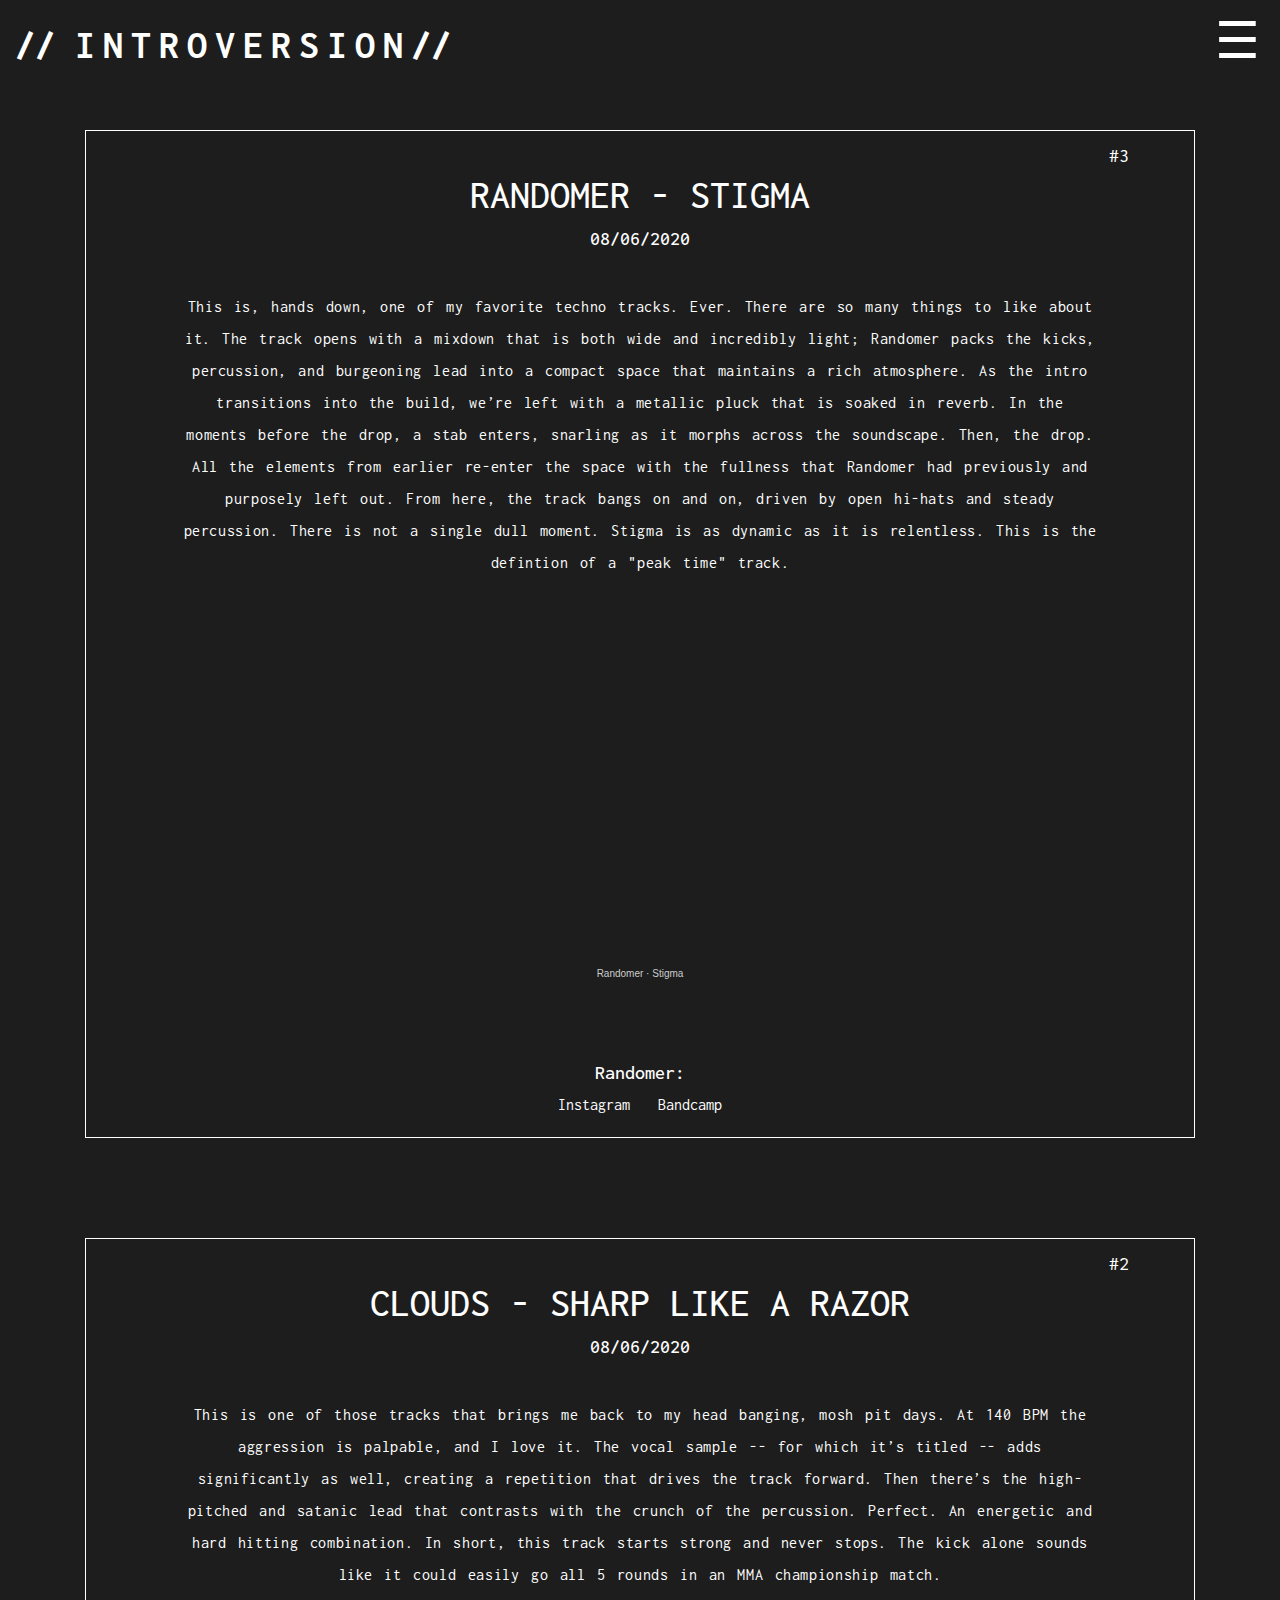
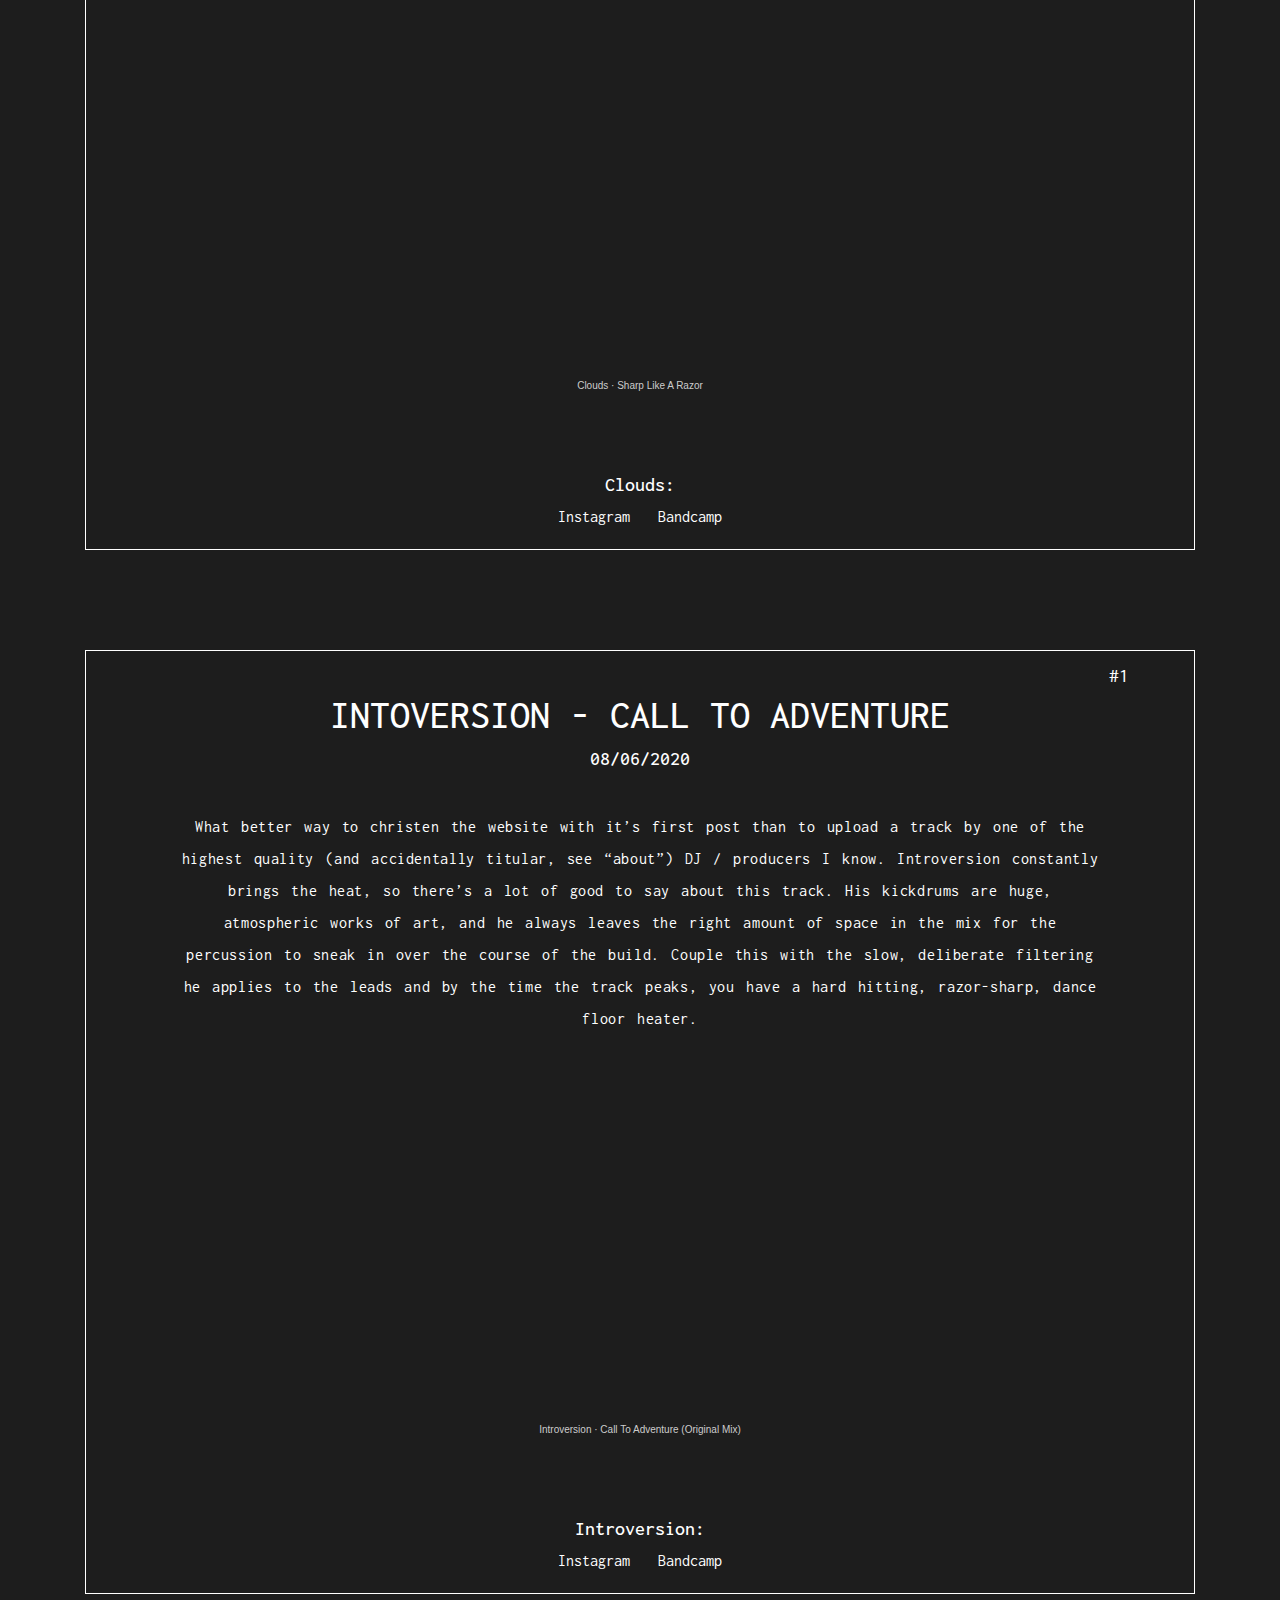
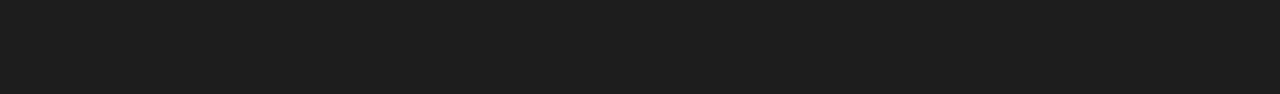
==== index.html @ edc628d0 "3rd commit" ====
<!DOCTYPE html>
<html lang="en">
<head>
    <meta charset="UTF-8">
    <meta name="viewport" content="width=device-width, initial-scale=1.0">
    <meta http-equiv="X-UA-Compatible" content="ie=edge">
    <link rel="stylesheet" href="https://maxcdn.bootstrapcdn.com/bootstrap/4.0.0/css/bootstrap.min.css" integrity="sha384-Gn5384xqQ1aoWXA+058RXPxPg6fy4IWvTNh0E263XmFcJlSAwiGgFAW/dAiS6JXm" crossorigin="anonymous">
    <link rel="stylesheet" href="stylesheet.css" type="text/css">
    <title>Proper Techno</title>
</head>
<body class="fade-in">
    <div class="header container-fluid justify-content-center align-self-center">
        <div class="title-container">
            <div id="title-area">
                <span id="para-title"> // </span>
                    
                    <span class="title" id="t1">I</span>
                    <span class="title" id="t2">N</span>
                    <span class="title" id="t3">T</span>
                    <span class="title" id="t4">R</span>
                    <span class="title" id="t5">O</span>
                    <span class="title" id="t6">V</span>
                    <span class="title" id="t7">E</span>
                    <span class="title" id="t8">R</span>
                    <span class="title" id="t9">S</span>
                    <span class="title" id="t10">I</span>
                    <span class="title" id="t11">O</span>
                    <span class="title" id="t12">N</span>

                <span id="para-title"> // </span>
            </div>
     </div>
        <span class="burger" onclick="openNav()">&#9776;</span> 
        <div id="mySidenav" class="sidenav">
                <a href="javascript:void(0)" class="closebtn" onclick="closeNav()">&times;</a>
                <a href="#">Main</a>
                <a href="about.html">About</a>
                <a href="archive.html">Archive</a>
        </div>

    </div>

<div class="hidden-header container-fluid"></div>

    <!-- post body, to be modified per each post. iframe width to be set to 80%  -->


<div class="container-fluid all-posts"> 
    
    <div class="main-container container"> 
            <div class="post-container">
                <div class="post-id-number"> #3 </div>
                <div class="post-title"> 
                    <h1> RANDOMER - STIGMA </h1>
                    <h6>08/06/2020</h6>
                </div>
                
                <div class="post-body-text">
                    <p> 
                        This is, hands down, one of my favorite techno tracks. Ever. There are so many things 
                        to like about it. The track opens with a mixdown that is both wide and incredibly light;
                        Randomer packs the kicks, percussion, and burgeoning lead into a compact space that 
                        maintains a rich atmosphere. As the intro transitions into the build, we’re left with a 
                        metallic pluck that is soaked in reverb. In the moments before the drop, a stab enters, snarling 
                        as it morphs across the soundscape. Then, the drop. All the elements from earlier re-enter 
                        the space with the fullness that Randomer had previously and purposely left out. 
                        From here, the track bangs on and on, driven by open hi-hats and steady percussion. 
                        There is not a single dull moment. Stigma is as dynamic 
                        as it is relentless. This is the defintion of a "peak time" track. 
                    </p>
                </div>

                <div class="iframe-container container">
                    <iframe width="80%" height="300" scrolling="no" frameborder="no" allow="autoplay" src="https://w.soundcloud.com/player/?url=https%3A//api.soundcloud.com/tracks/539302134&color=%23ff5500&auto_play=false&hide_related=false&show_comments=true&show_user=true&show_reposts=false&show_teaser=true&visual=true"></iframe><div style="font-size: 10px; color: #cccccc;line-break: anywhere;word-break: normal;overflow: hidden;white-space: nowrap;text-overflow: ellipsis; font-family: Interstate,Lucida Grande,Lucida Sans Unicode,Lucida Sans,Garuda,Verdana,Tahoma,sans-serif;font-weight: 100;"><a href="https://soundcloud.com/randomer" title="Randomer" target="_blank" style="color: #cccccc; text-decoration: none;">Randomer</a> · <a href="https://soundcloud.com/randomer/stigma" title="Stigma" target="_blank" style="color: #cccccc; text-decoration: none;">Stigma</a></div>
            </div>

            <div class="artist-links"> 
                <h5>Randomer:</h5>
                <a href="https://www.instagram.com/rohanrandomer/" target="_blank">Instagram</a>
                <a href="https://randomerdekmantel.bandcamp.com/" target="_blank">Bandcamp</a>  
            </div>

        </div>  
    </div>

    <div class="main-container container"> 
            <div class="post-container">
            <div class="post-id-number"> #2 </div>
                <div class="post-title"> 
                    <h1> CLOUDS - SHARP LIKE A RAZOR</h1>
                    <h6>08/06/2020</h6>
                </div>
                
                <div class="post-body-text">
                    <p> 
                        This is one of those tracks that brings me back to my head banging, mosh pit days. At 140 BPM 
                        the aggression is palpable, and I love it. The vocal sample -- for which it’s titled -- adds 
                        significantly as well, creating a repetition that drives the track forward. Then there’s the 
                        high-pitched and satanic lead that contrasts with the crunch of the percussion. Perfect. An energetic 
                        and hard hitting combination. In short, this track starts strong and never stops. The kick alone 
                        sounds like it could easily go all 5 rounds in an MMA championship match. 
                    </p>
                </div>

                <div class="iframe-container container">
                    <iframe width="80%" height="300" scrolling="no" frameborder="no" allow="autoplay" src="https://w.soundcloud.com/player/?url=https%3A//api.soundcloud.com/tracks/570051984&color=%23ff5500&auto_play=false&hide_related=false&show_comments=true&show_user=true&show_reposts=false&show_teaser=true&visual=true"></iframe><div style="font-size: 10px; color: #cccccc;line-break: anywhere;word-break: normal;overflow: hidden;white-space: nowrap;text-overflow: ellipsis; font-family: Interstate,Lucida Grande,Lucida Sans Unicode,Lucida Sans,Garuda,Verdana,Tahoma,sans-serif;font-weight: 100;"><a href="https://soundcloud.com/thisisclouds" title="Clouds" target="_blank" style="color: #cccccc; text-decoration: none;">Clouds</a> · <a href="https://soundcloud.com/thisisclouds/sharp-like-a-razor" title="Sharp Like A Razor" target="_blank" style="color: #cccccc; text-decoration: none;">Sharp Like A Razor</a></div>
                </div>

                <div class="artist-links"> 
                    <h5>Clouds:</h5>
                    <a href="https://www.instagram.com/liamclouds/" target="_blank">Instagram</a>
                    <a href="https://thisisclouds.bandcamp.com/" target="_blank">Bandcamp</a>  
                </div>
            </div>
    </div>  


    <div class="main-container container"> 
            <div class="post-container">
                <div class="post-id-number"> #1 </div>
                <div class="post-title"> 
                    <h1> INTOVERSION - CALL TO ADVENTURE</h1>
                    <h6>08/06/2020</h6>
                </div>

                <div class="post-body-text">
                    <p> 
                        
                        What better way to christen the website with it’s first post than to upload a track by 
                        one of the highest quality (and accidentally titular, see “about”)  DJ / producers I know. 
                        Introversion constantly brings the heat, so there’s a lot of good to say about this track. 
                        His kickdrums are huge, atmospheric works of art, and he always leaves the right amount of 
                        space in the mix for the percussion to sneak in over the course of the build. Couple this 
                        with the slow, deliberate filtering he applies to the leads and by the time the track peaks, 
                        you have a hard hitting, razor-sharp, dance floor heater. 

                    </p>
                </div>

                <div class="iframe-container container">
                    <iframe width="80%" height="300" scrolling="no" frameborder="no" allow="autoplay" src="https://w.soundcloud.com/player/?url=https%3A//api.soundcloud.com/tracks/524858376&color=%23ff5500&auto_play=false&hide_related=false&show_comments=true&show_user=true&show_reposts=false&show_teaser=true&visual=true"></iframe><div style="font-size: 10px; color: #cccccc;line-break: anywhere;word-break: normal;overflow: hidden;white-space: nowrap;text-overflow: ellipsis; font-family: Interstate,Lucida Grande,Lucida Sans Unicode,Lucida Sans,Garuda,Verdana,Tahoma,sans-serif;font-weight: 100;"><a href="https://soundcloud.com/introversion_berlin" title="Introversion" target="_blank" style="color: #cccccc; text-decoration: none;">Introversion</a> · <a href="https://soundcloud.com/introversion_berlin/call-to-adventure-original-mix" title="Call To Adventure (Original Mix)" target="_blank" style="color: #cccccc; text-decoration: none;">Call To Adventure (Original Mix)</a></div>
            </div>

            <div class="artist-links"> 
                    <h5>Introversion:</h5>
                    <a href="https://www.instagram.com/introversion_berlin/" target="_blank">Instagram</a>
                    <a href="https://artsrecordings.bandcamp.com/album/onryo-artscore007" target="_blank">Bandcamp</a>  
            </div>
    </div>  
</div>

        <!-- TEMPLATE     -->

    <!-- <div class="main-container container"> 
            <div class="post-container">
                <div class="post-id-number"> #3 </div>
                <div class="post-title"> 
                    <h1> RANDOMER - STIGMA </h1>
                    <h6>08/06/2020</h6>
                </div>
                
                <div class="post-body-text">
                    <p> 
                        Lorem ipsum dolor sit amet, consectetur adipiscing elit, sed do eiusmod tempor incididunt ut 
                        labore et dolore magna aliqua. Ut enim ad minim veniam, quis nostrud exercitation ullamco laboris
                        nisi ut aliquip ex ea commodo consequat. Duis aute irure dolor in reprehenderit in voluptate 
                        velit esse cillum dolore eu fugiat nulla pariatur. Excepteur sint occaecat cupidatat non proident,
                        unt in culpa qui officia deserunt mollit anim id est laborum.
                    </p>
                </div>

                <div class="iframe-container container">
                    <iframe width="80%" height="300" scrolling="no" frameborder="no" allow="autoplay" src="https://w.soundcloud.com/player/?url=https%3A//api.soundcloud.com/tracks/539302134&color=%23ff5500&auto_play=false&hide_related=false&show_comments=true&show_user=true&show_reposts=false&show_teaser=true&visual=true"></iframe><div style="font-size: 10px; color: #cccccc;line-break: anywhere;word-break: normal;overflow: hidden;white-space: nowrap;text-overflow: ellipsis; font-family: Interstate,Lucida Grande,Lucida Sans Unicode,Lucida Sans,Garuda,Verdana,Tahoma,sans-serif;font-weight: 100;"><a href="https://soundcloud.com/randomer" title="Randomer" target="_blank" style="color: #cccccc; text-decoration: none;">Randomer</a> · <a href="https://soundcloud.com/randomer/stigma" title="Stigma" target="_blank" style="color: #cccccc; text-decoration: none;">Stigma</a></div>
            </div>

            <div class="artist-links"> 
                <h5>Clouds:</h5>
                <a href="" target="_blank"> Instagram</a>
                <a href="" target="_blank"> Bandcamp</a>  
            </div>

        </div>  
    </div> -->

<script src="main.js"></script>
<script> 
    // This onload randomizer is only for the main page and archive. Kind of redundant if used on all pages. 
    window.addEventListener("load", pageLoadRandomize)
</script>
<script src="https://code.jquery.com/jquery-3.3.1.slim.min.js" integrity="sha384-q8i/X+965DzO0rT7abK41JStQIAqVgRVzpbzo5smXKp4YfRvH+8abtTE1Pi6jizo" crossorigin="anonymous"></script>
<script src="https://cdnjs.cloudflare.com/ajax/libs/popper.js/1.14.7/umd/popper.min.js" integrity="sha384-UO2eT0CpHqdSJQ6hJty5KVphtPhzWj9WO1clHTMGa3JDZwrnQq4sF86dIHNDz0W1" crossorigin="anonymous"></script>
<script src="https://stackpath.bootstrapcdn.com/bootstrap/4.3.1/js/bootstrap.min.js" integrity="sha384-JjSmVgyd0p3pXB1rRibZUAYoIIy6OrQ6VrjIEaFf/nJGzIxFDsf4x0xIM+B07jRM" crossorigin="anonymous"></script>
  
</body>
</html>
---- stylesheet.css ----
* {
  padding: 0;
  margin: 0;
}

@font-face {
  src: url(Inconsolata/Inconsolata-VariableFont_wdth,wght.ttf);
  font-family: Inc;
}

body {
  background-color: #1d1d1d;
  font-family: Inc;
}

/* header stuff */

.header {
  top: 0;
  position: fixed;
  padding: 15px;
  height: 80px;
  background-color:#1d1d1d;
 
}

.hidden-header {
  top: 0;
  position: relative
  padding: 15px;
  height: 80px;
}

.title {
  margin: 0px;
  color: white;
  top: 0px;
  left: 0px;
  font-size: 40px;
  font-weight: bold;
}  

#para-title {
  color: white;
  top: 0px;
  left: 0px;
  font-size: 40px;
  font-weight: bold;
}

/* post body stuff */

.main-container {
  margin-top: 50px;
  margin-bottom: 100px;
}

.main-container-about {
  margin-top: 5%;
  margin-bottom: 5%;
}

.post-container {
  padding-left: 5%;
  padding-right: 5%;
  color:white;
  text-align: center;
  border: 1px solid white;
}

.post-id-number {
  position: relative;
  margin-right: 10px;
  margin-top: 10px;
  float: right;
  font-size: 20px;
  z-index: -1;
}

.post-title {
  margin: 40px;
}

.post-title h1 {
  font-size: 40px;
}

.post-title h6 {
  font-size: 20px;
}

.post-body-text {
  margin: 40px;
  line-height: 200%;
  font-size: 16px;
  font-family: Inc;
  letter-spacing: 0.04em;
  word-spacing: 0.17em;
  text-align: center;
  font-weight: 400;
}

.iframe-container {
  margin-top: 80px;
  margin-bottom: 80px;
}

.artist-links {
  margin: 20px;
}

.artist-links a{
  color: inherit;
  margin-left: 10px;
  margin-right: 10px;
}

.footer {
  height: 50px;
  background-color: white;
}

.footer-small-pages{
  height: 50px;
  background-color: white;
  position: fixed;
  left: 0;
  bottom: 0;
}


/* sidenav stuff */

.sidenav {
  height: 100vh;
  width: 0;
  position: fixed;
  z-index: 1;
  top: 0;
  right: 0;
  background-color: #111;
  overflow-x: hidden;
  transition: 0.5s;
  padding-top: 60px;
}
  
  .sidenav a {
  padding: 8px 8px 8px 32px;
  text-decoration: none;
  font-size: 25px;
  color: #818181;
  display: block;
  transition: 0.3s;
}
  
  .sidenav a:hover {
  color: #f1f1f1;
}
  
.sidenav .closebtn {
  position: absolute;
  top: 0;
  right: 25px;
  font-size: 36px;
  margin-left: 50px;
}
  
@media screen and (max-height: 450px) {
  .sidenav {padding-top: 15px;}
  .sidenav a {font-size: 18px;}
}


.burger {
  margin-top: 4px;
  margin-bottom: 12px;
  margin-right: 20px;
  top: 0;
  right: 0;
  font-size:50px;
  cursor: pointer;
  color:white;
  position: absolute;
  cursor: pointer;
}


/* fade in stuff */

.fade-in {
  animation: fadeIn ease 5s;
  -webkit-animation: fadeIn ease 5s;
  -moz-animation: fadeIn ease 5s;
  -o-animation: fadeIn ease 5s;
  -ms-animation: fadeIn ease 5s;
}
@keyframes fadeIn {
  0% {
    opacity:0;
  }
  100% {
    opacity:1;
  }
}

@-moz-keyframes fadeIn {
  0% {
    opacity:0;
  }
  100% {
    opacity:1;
  }
}

@-webkit-keyframes fadeIn {
  0% {
    opacity:0;
  }
  100% {
    opacity:1;
  }
}

@-o-keyframes fadeIn {
  0% {
    opacity:0;
  }
  100% {
    opacity:1;
  }
}

@-ms-keyframes fadeIn {
  0% {
    opacity:0;
  }
  100% {
    opacity:1;
}
}
  /* about page stuff */

.socials {
    margin: 30px
}

.socials a { 
  color: inherit; 
} 
 

.socials ul{
  list-style: none;
  margin: 0;
}

.socials ul li {
  color: #1d1d1d;
  margin-left: 20px;
  margin-right: 20px;
  padding: 0;
}

/* INVERTED ARCHIVE CSS  */

.header-invert {
  top: 0;
  position: fixed;
  padding: 15px;
  height: 80px;
  background-color: white;
}

.title-invert {
  margin: 0px;
  color: #1d1d1d;
  top: 0px;
  left: 0px;
  font-size: 40px;
  font-weight: bold;
} 

#para-title-invert {
  color: #1d1d1d;
  top: 0px;
  left: 0px;
  font-size: 40px;
  font-weight: bold;
}

.burger-invert {
  margin-top: 4px;
  margin-bottom: 12px;
  margin-right: 20px;
  top: 0;
  right: 0;
  font-size:50px;
  cursor: pointer;
  color:#1d1d1d;
  position: absolute;
  cursor: pointer;
}

.archive-container {
  height: 740px;
 }


.archive-container ul {
  font-size: 18px;
  margin: 0; 
  list-style-type: none;
}

.archive-container ul li{
  margin: 5px;
  color: #1d1d1d;
  text-decoration: underline;
}

.list-wrapper {
  
}

.archive-container ul :hover {
  margin: 5px;
  color: gray;
  text-decoration: underline;
}

#invert-body {
  background-color: white;
}

/* 
.footer-small-pages-invert { 
  height: 100px;
  background-color: white;
  position: fixed;
  left: 0;
  bottom: 0;
} */

.post-title-invert {
  color:  #1d1d1d;
  margin: 40px;
}

.post-body-text-invert {
  color:  #1d1d1d;
  line-height: 200%;
  margin: 40px;
  font-size: 15px;
  text-align:justify;
  letter-spacing: 0.03em;
  word-spacing: 0.2em;
  font-weight: bold;
}

.post-body-text-invert a {
  color: inherit;
}


/* MEDIA QUERIES FOR IHPONE  */

@media screen and (max-width: 550px) {
  .title {
    font-size: 34px;
  }
  #para-title {
    font-size: 34px;
  }
}

@media screen and (max-width: 520px) {
  .title {
    font-size: 30px;
  }
  #para-title {
    font-size: 30px;
  }
  .title-invert {
    font-size: 30px;
  }
  #para-title-invert {
    font-size: 30px;
  }
}

@media screen and (max-width: 450px) {
  .title {
    font-size: 25px;
  }
  #para-title {
    font-size: 25px;
  }
  .title-invert {
    font-size: 25px;
  }
  #para-title-invert {
    font-size: 25px;
  }
  .header {
    height: 60px;
  }
  .hidden-header{
    height: 60px;
  }
  .header-invert {
    height: 60px;
  }
}

@media screen and (max-width: 400px) {
  .burger {
    font-size: 40px;
  }
  .burger-invert {
    font-size: 40px;
  }
}

@media screen and (max-width: 385px) {
  .title {
    font-size: 22px;
  }
  #para-title {
    font-size: 22px;
  }
  .title-invert {
    font-size: 22px;
  }
  #para-title-invert {
    font-size: 22px;
  }
}


@media screen and (max-width: 430px) {
  .main-container {
    margin-top: 10px;
  }
  .post-title h1 {
    font-size: 30px;
  }
  .post-title h6 {
    font-size: 15px;
  }
  .post-body-text {
    font-size: 14px;
    margin: 20px;
  }
  .main-container {
    margin-top: 10px;
  }
  .post-container {
    padding-left: 2%;
    padding-right: 2%;
  }
  .iframe-container {
    margin-top: 40px;
    margin-bottom: 40px;
  }
  .main-container {
    padding-left: 0px;
    padding-right: 0px;
  }
  .post-title-invert h1 {
    font-size: 30px;
  }
  .post-title-invert h6 {
    font-size: 15px;
  }
  .post-body-text-invert {
    font-size: 14px;
    margin: 10px;
  }
  .main-container-about {
    margin-top: 0;
    margin-bottom: 0;
  }
  .post-id-number {
    font-size: 18px;
  }
}
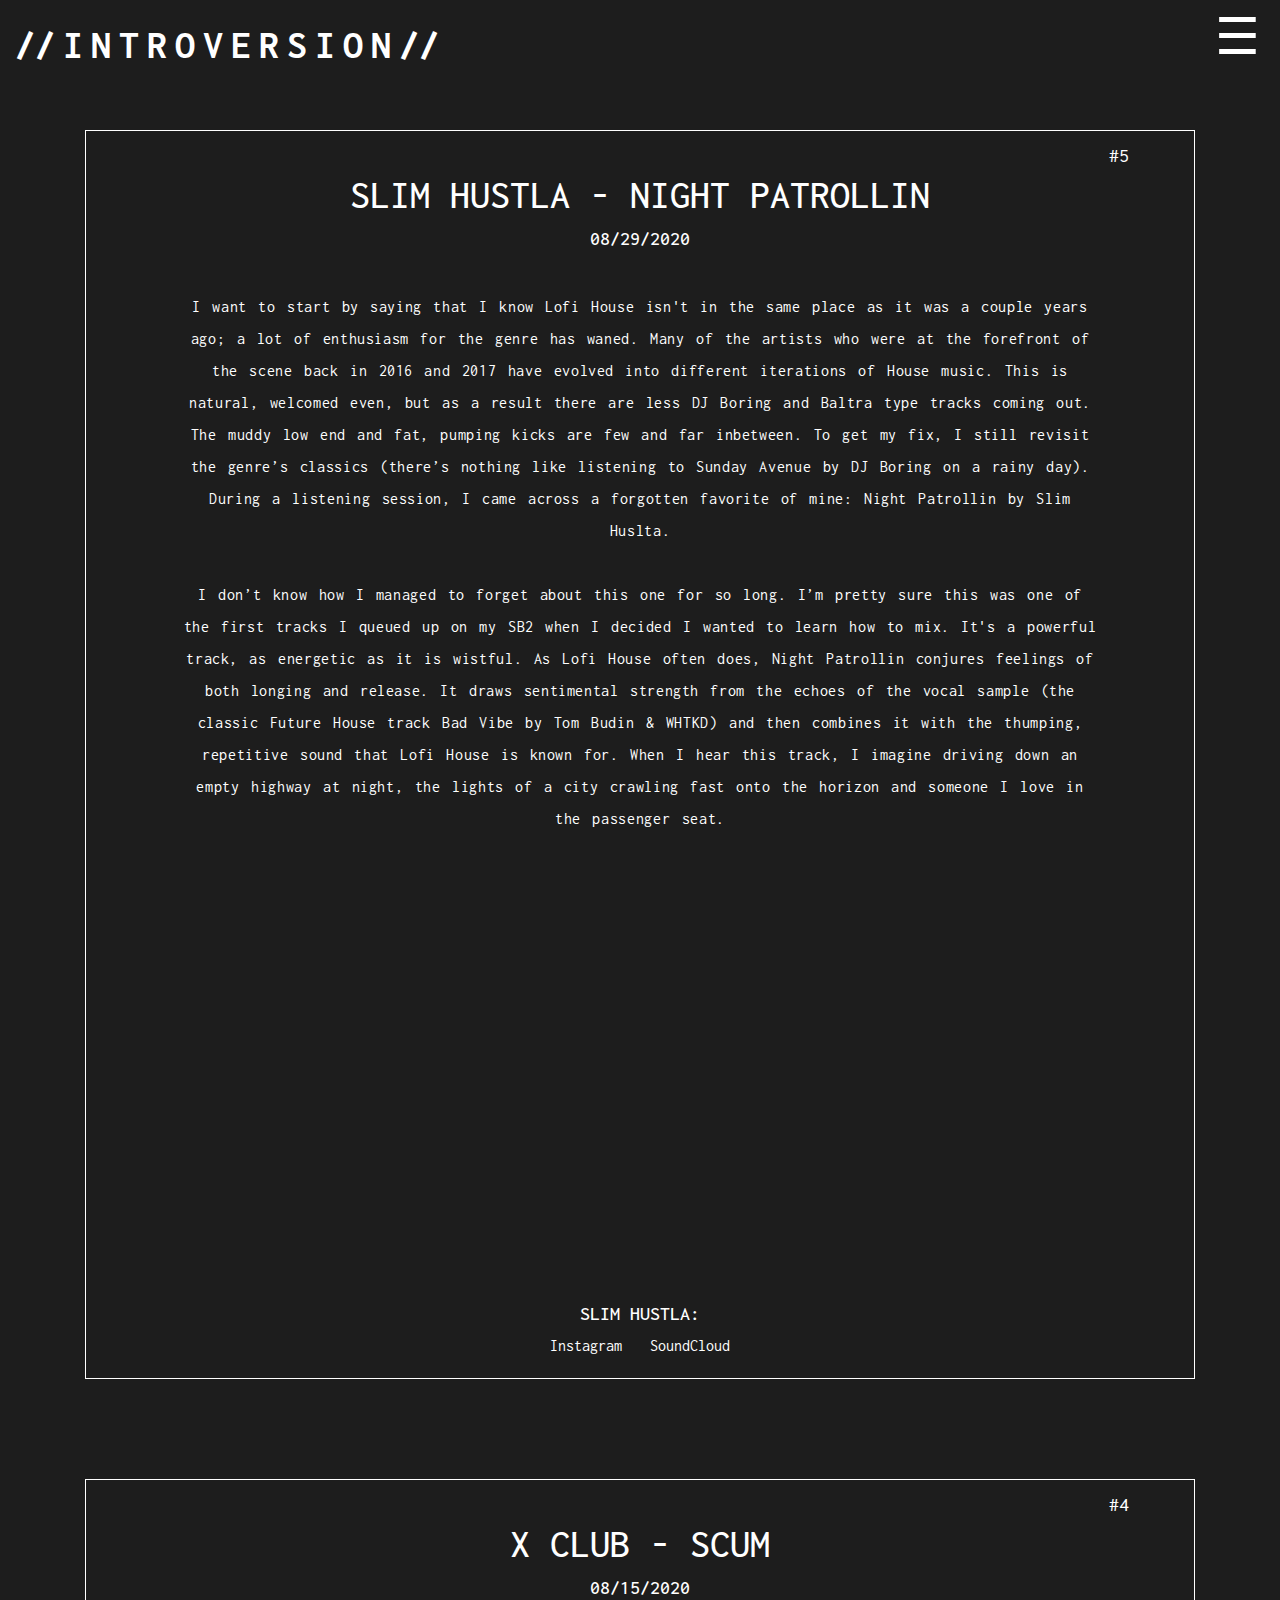
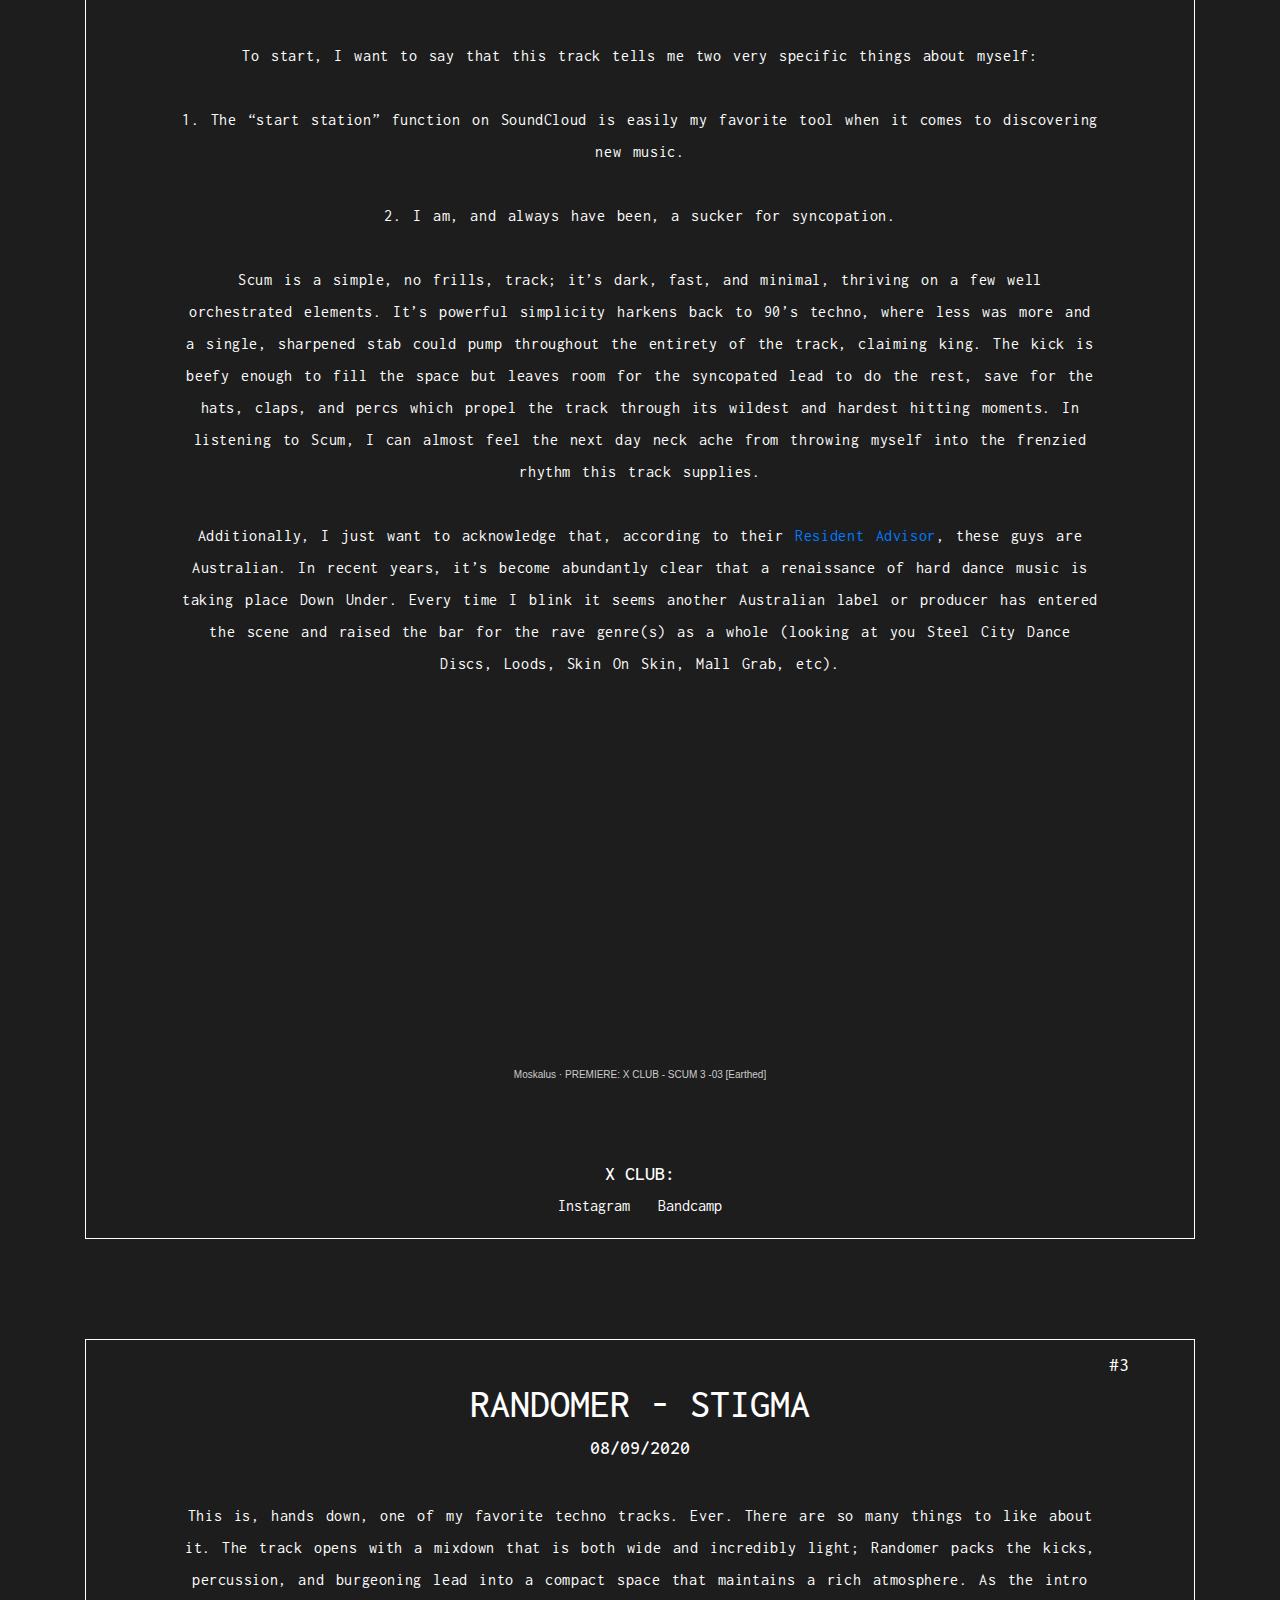
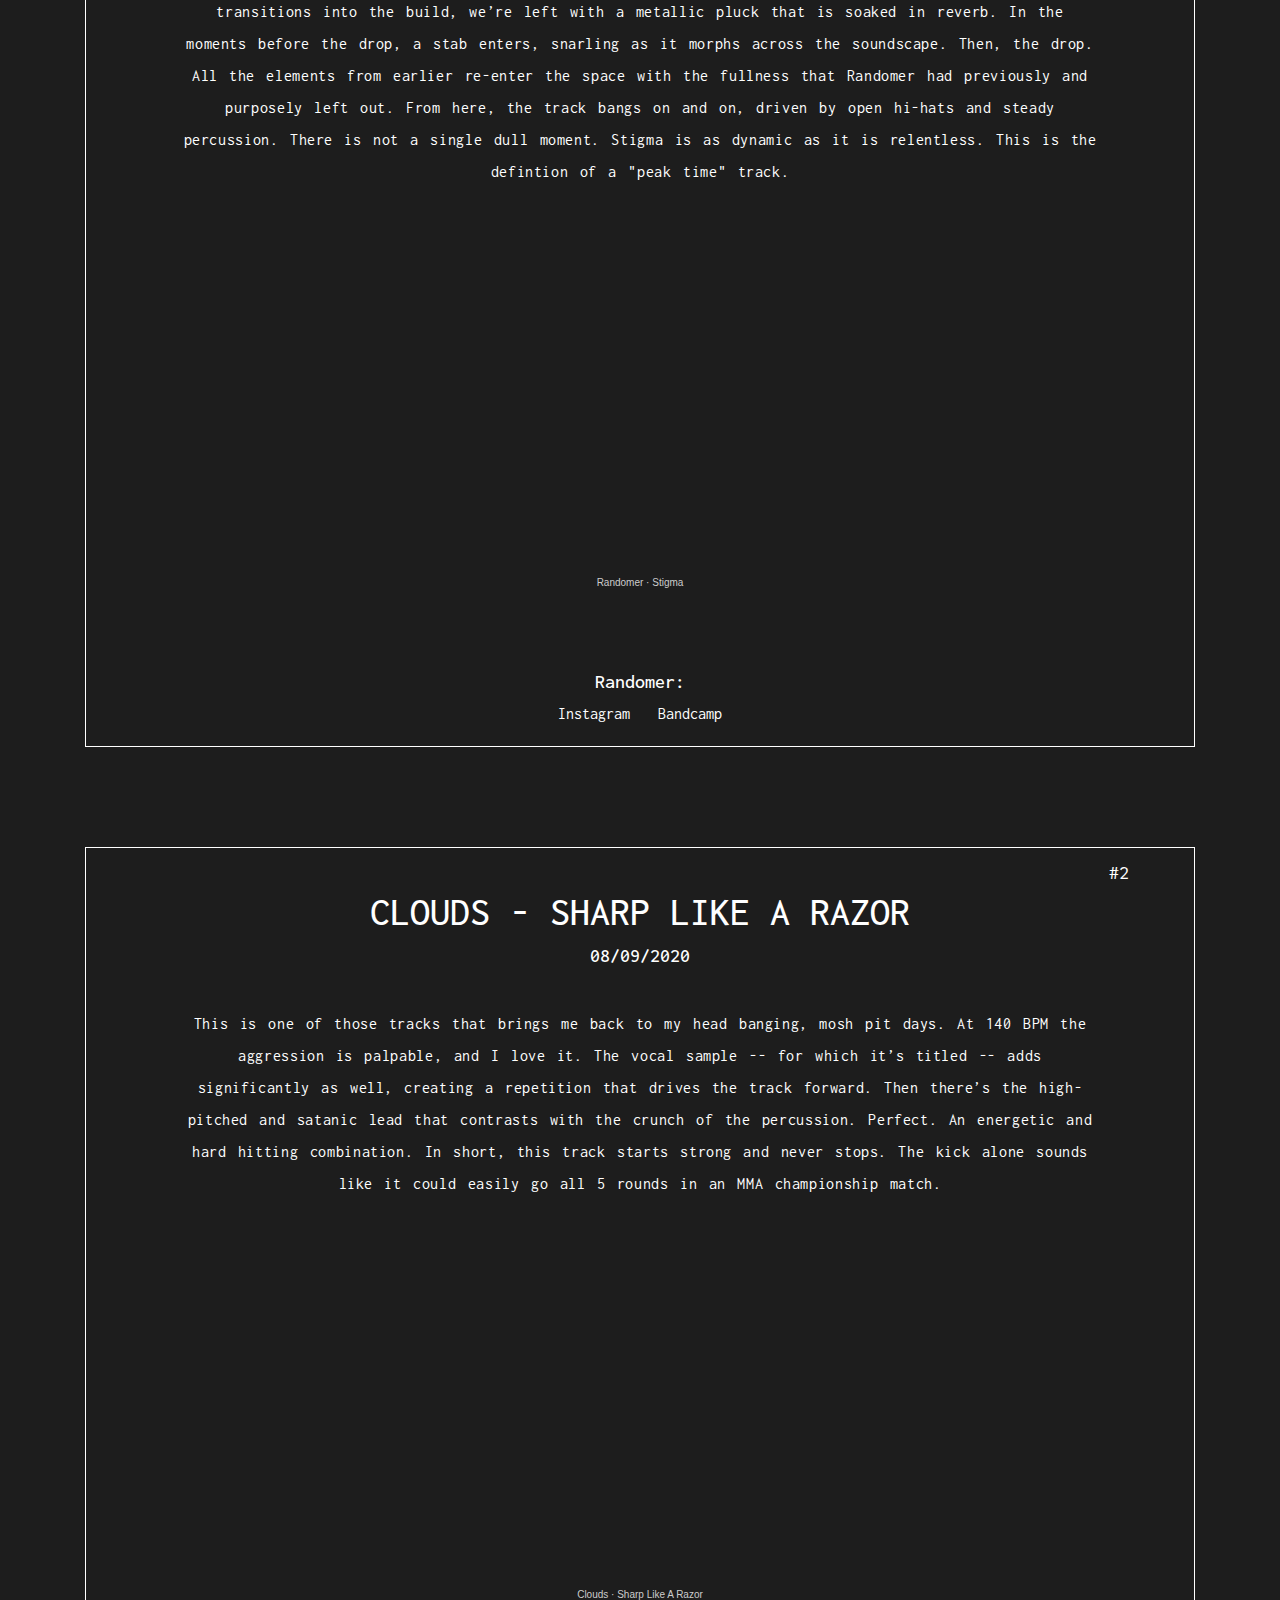
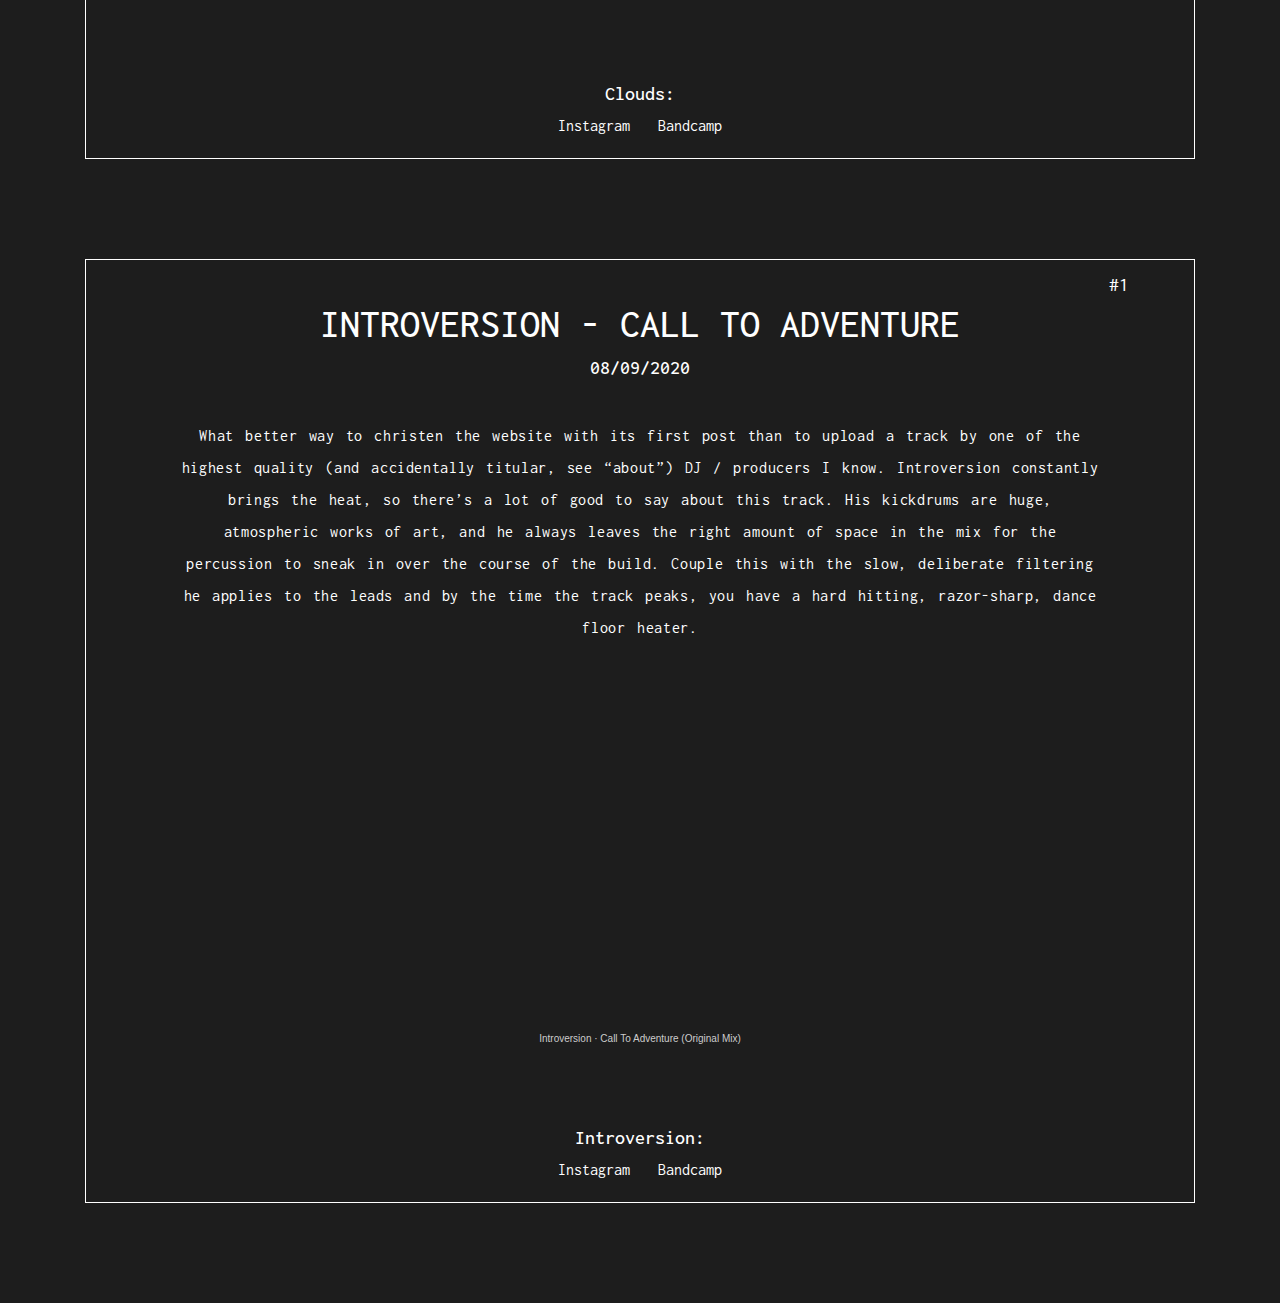
==== commit 9ab8be86: "Update index.html" ====
--- a/index.html
+++ b/index.html
@@ -12,7 +12,7 @@
     <div class="header container-fluid justify-content-center align-self-center">
         <div class="title-container">
             <div id="title-area">
-                <span id="para-title"> // </span>
+                <span id="para-title"> //</span>
                     
                     <span class="title" id="t1">I</span>
                     <span class="title" id="t2">N</span>
@@ -42,17 +42,117 @@
 
 <div class="hidden-header container-fluid"></div>
 
+                <div class="container-fluid all-posts">     
+
     <!-- post body, to be modified per each post. iframe width to be set to 80%  -->
 
 
-<div class="container-fluid all-posts"> 
+        <div class="main-container container"> 
+                <div class="post-container">
+                    <div class="post-id-number"> #5 </div>
+                    <div class="post-title"> 
+                        <h1> SLIM HUSTLA - NIGHT PATROLLIN </h1>
+                        <h6>08/29/2020</h6>
+                    </div>
+                    
+                    <div class="post-body-text">
+                        <p> 
+                            I want to start by saying that I know Lofi House isn't in the same place as it was a couple years ago; 
+                            a lot of enthusiasm for the genre has waned. Many of the artists who were at the forefront of the scene 
+                            back in 2016 and 2017 have evolved into different iterations of House music. This is natural, welcomed even, 
+                            but as a result there are less DJ Boring and Baltra type tracks coming out. The muddy low end and fat, 
+                            pumping kicks are few and far inbetween. To get my fix, I still revisit the genre’s classics (there’s nothing 
+                            like listening to Sunday Avenue by DJ Boring on a rainy day). During a listening session, I came across a 
+                            forgotten favorite of mine:  Night Patrollin by Slim Huslta. 
+
+                            <br>
+                            <br>
+
+                            I don’t know how I managed to forget about this one for so long. I’m pretty sure this was one of the first 
+                            tracks I queued up on my SB2 when I decided I wanted to learn how to mix. It's a powerful track, as energetic 
+                            as it is wistful. As Lofi House often does, Night Patrollin conjures feelings of both longing and release. It 
+                            draws sentimental strength from the echoes of the vocal sample (the classic Future House track Bad Vibe by Tom 
+                            Budin  & WHTKD) and then combines it with the thumping, repetitive sound that Lofi House is known for. When I 
+                            hear this track, I imagine driving down an empty highway at night, the lights of a city crawling fast onto the 
+                            horizon and someone I love in the passenger seat. 
+                            
+                        </p>
+                    </div>
+
+                    <div class="iframe-container container">
+                        <iframe src="https://www.youtube.com/embed/a4F2zQYoCds" height="300" width="80%" style="border:none;"></iframe>
+                </div>
+
+                <div class="artist-links"> 
+                    <h5>SLIM HUSTLA:</h5>
+                    <a href="https://www.instagram.com/slimhustla/" target="_blank">Instagram</a>
+                    <a href="https://soundcloud.com/slimhustlaxxx" target="_blank">SoundCloud</a>  
+                </div>
+
+            </div>  
+        </div>
+
+
+        <div class="main-container container"> 
+            <div class="post-container">
+                <div class="post-id-number"> #4 </div>
+                <div class="post-title"> 
+                    <h1> X CLUB - SCUM </h1>
+                    <h6>08/15/2020</h6>
+                </div>
+                
+                <div class="post-body-text">
+                    <p> 
+                        To start, I want to say that this track tells me two very specific things about myself: 
+
+                        <br>
+                        <br>
+                        1. The “start station” function on SoundCloud is easily my favorite tool when it comes to discovering new music. 
+
+                        <br>
+                        <br>
+                        
+                        2. I am, and always have been, a sucker for syncopation.
+
+                        <br>
+                        <br>
+                        
+                        Scum is a simple, no frills, track; it’s dark, fast, and minimal, thriving on a few well orchestrated elements. 
+                        It’s powerful simplicity harkens back to 90’s techno, where less was more and a single, sharpened stab could pump 
+                        throughout the entirety of the track, claiming king. The kick is beefy enough to fill the space but leaves room for the syncopated 
+                        lead to do the rest, save for the hats, claps, and percs which propel the track through its wildest and hardest hitting moments. In 
+                        listening to Scum, I can almost feel the next day neck ache from throwing myself into the frenzied rhythm this track supplies.    
+                        
+                        <br>
+                        <br>
+
+                        Additionally, I just want to acknowledge that, according to their <a href="https://www.residentadvisor.net/dj/xclub" target="_blank">Resident Advisor</a>, these guys are Australian. In recent years, 
+                        it’s become abundantly clear that a renaissance of hard dance music is taking place Down Under. Every time I blink it seems another 
+                        Australian label or  producer has entered the scene and raised the bar for the rave genre(s) as a whole (looking at you Steel City Dance
+                        Discs, Loods, Skin On Skin, Mall Grab, etc). 
+                            
+                    </p>
+                </div>
+
+                <div class="iframe-container container">
+                    <iframe width="80%" height="300" scrolling="no" frameborder="no" allow="autoplay" src="https://w.soundcloud.com/player/?url=https%3A//api.soundcloud.com/tracks/632244879&color=%23ff5500&auto_play=false&hide_related=false&show_comments=true&show_user=true&show_reposts=false&show_teaser=true&visual=true"></iframe><div style="font-size: 10px; color: #cccccc;line-break: anywhere;word-break: normal;overflow: hidden;white-space: nowrap;text-overflow: ellipsis; font-family: Interstate,Lucida Grande,Lucida Sans Unicode,Lucida Sans,Garuda,Verdana,Tahoma,sans-serif;font-weight: 100;"><a href="https://soundcloud.com/moskalus" title="Moskalus" target="_blank" style="color: #cccccc; text-decoration: none;">Moskalus</a> · <a href="https://soundcloud.com/moskalus/premiere-x-club-scum-3-03-earthed" title="PREMIERE: X CLUB - SCUM 3 -03 [Earthed]" target="_blank" style="color: #cccccc; text-decoration: none;">PREMIERE: X CLUB - SCUM 3 -03 [Earthed]</a></div>
+            </div>
+
+            <div class="artist-links"> 
+                <h5>X CLUB:</h5>
+                <a href="https://www.instagram.com/xclubmusic/" target="_blank"> Instagram</a>
+                <a href="https://xclub.bandcamp.com/" target="_blank"> Bandcamp</a>  
+            </div>
+
+        </div>  
+    </div>
     
     <div class="main-container container"> 
             <div class="post-container">
                 <div class="post-id-number"> #3 </div>
                 <div class="post-title"> 
                     <h1> RANDOMER - STIGMA </h1>
-                    <h6>08/06/2020</h6>
+                    <h6>08/09/2020</h6>
                 </div>
                 
                 <div class="post-body-text">
@@ -88,7 +188,7 @@
             <div class="post-id-number"> #2 </div>
                 <div class="post-title"> 
                     <h1> CLOUDS - SHARP LIKE A RAZOR</h1>
-                    <h6>08/06/2020</h6>
+                    <h6>08/09/2020</h6>
                 </div>
                 
                 <div class="post-body-text">
@@ -119,14 +219,14 @@
             <div class="post-container">
                 <div class="post-id-number"> #1 </div>
                 <div class="post-title"> 
-                    <h1> INTOVERSION - CALL TO ADVENTURE</h1>
-                    <h6>08/06/2020</h6>
-                </div>
-
-                <div class="post-body-text">
-                    <p> 
-                        
-                        What better way to christen the website with it’s first post than to upload a track by 
+                    <h1> INTROVERSION - CALL TO ADVENTURE</h1>
+                    <h6>08/09/2020</h6>
+                </div>
+
+                <div class="post-body-text">
+                    <p> 
+                        
+                        What better way to christen the website with its first post than to upload a track by 
                         one of the highest quality (and accidentally titular, see “about”)  DJ / producers I know. 
                         Introversion constantly brings the heat, so there’s a lot of good to say about this track. 
                         His kickdrums are huge, atmospheric works of art, and he always leaves the right amount of 
--- a/stylesheet.css
+++ b/stylesheet.css
@@ -56,8 +56,8 @@
 }
 
 .main-container-about {
-  margin-top: 5%;
-  margin-bottom: 5%;
+  margin-top: 2%;
+  margin-bottom: 2%;
 }
 
 .post-container {
@@ -172,8 +172,6 @@
 
 
 .burger {
-  margin-top: 4px;
-  margin-bottom: 12px;
   margin-right: 20px;
   top: 0;
   right: 0;
@@ -289,8 +287,6 @@
 }
 
 .burger-invert {
-  margin-top: 4px;
-  margin-bottom: 12px;
   margin-right: 20px;
   top: 0;
   right: 0;
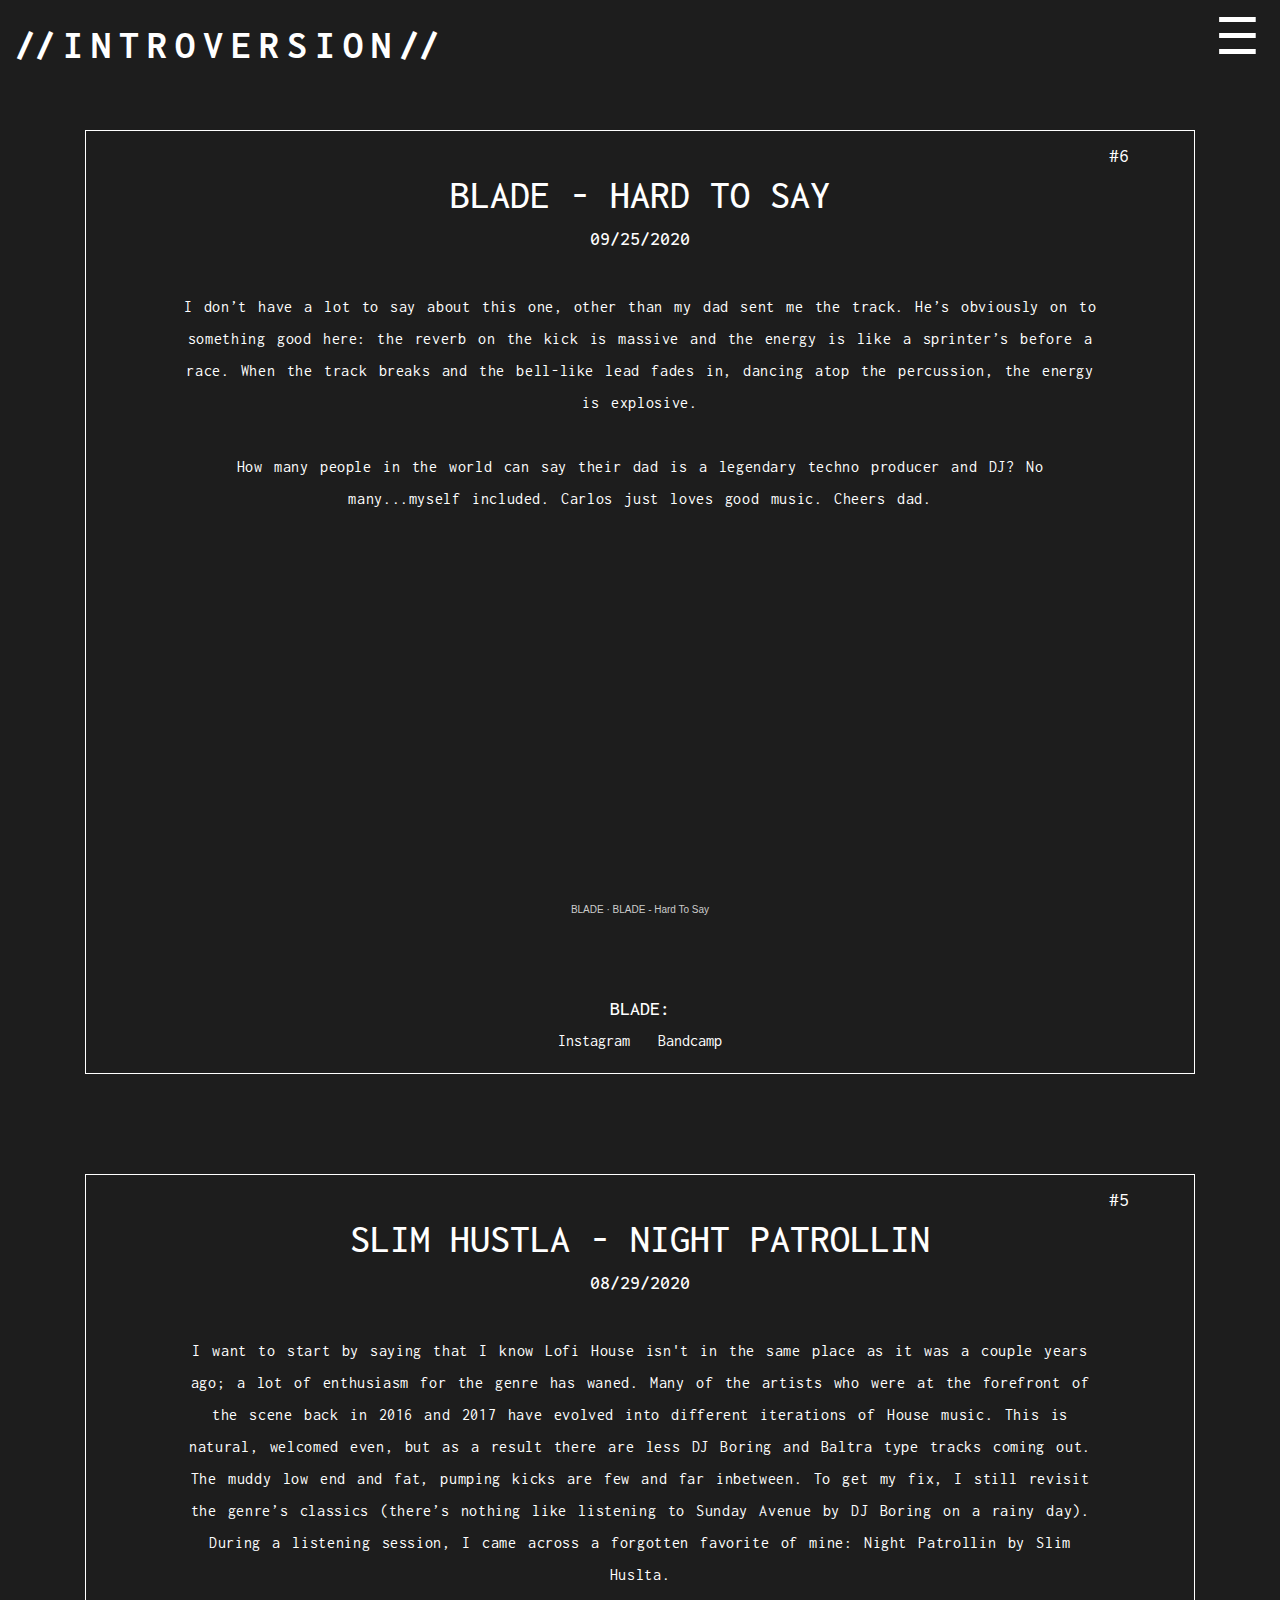
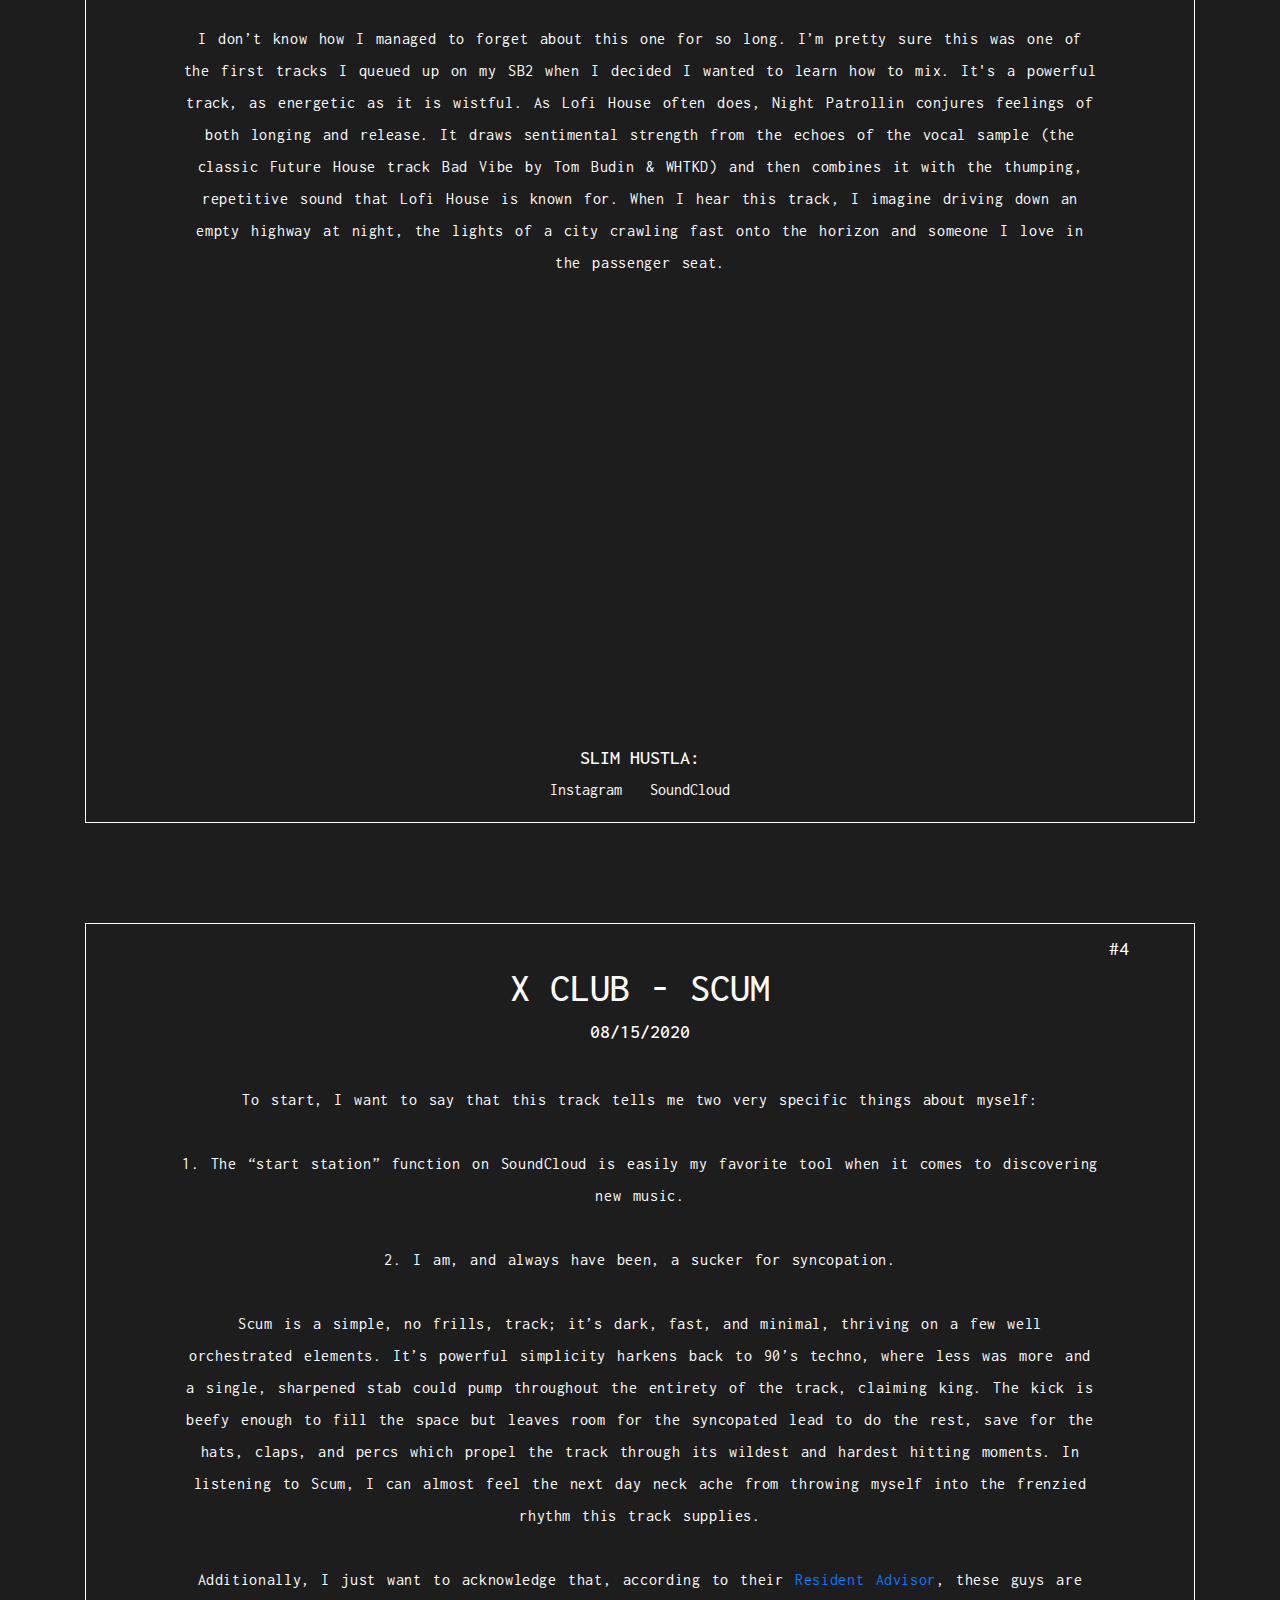
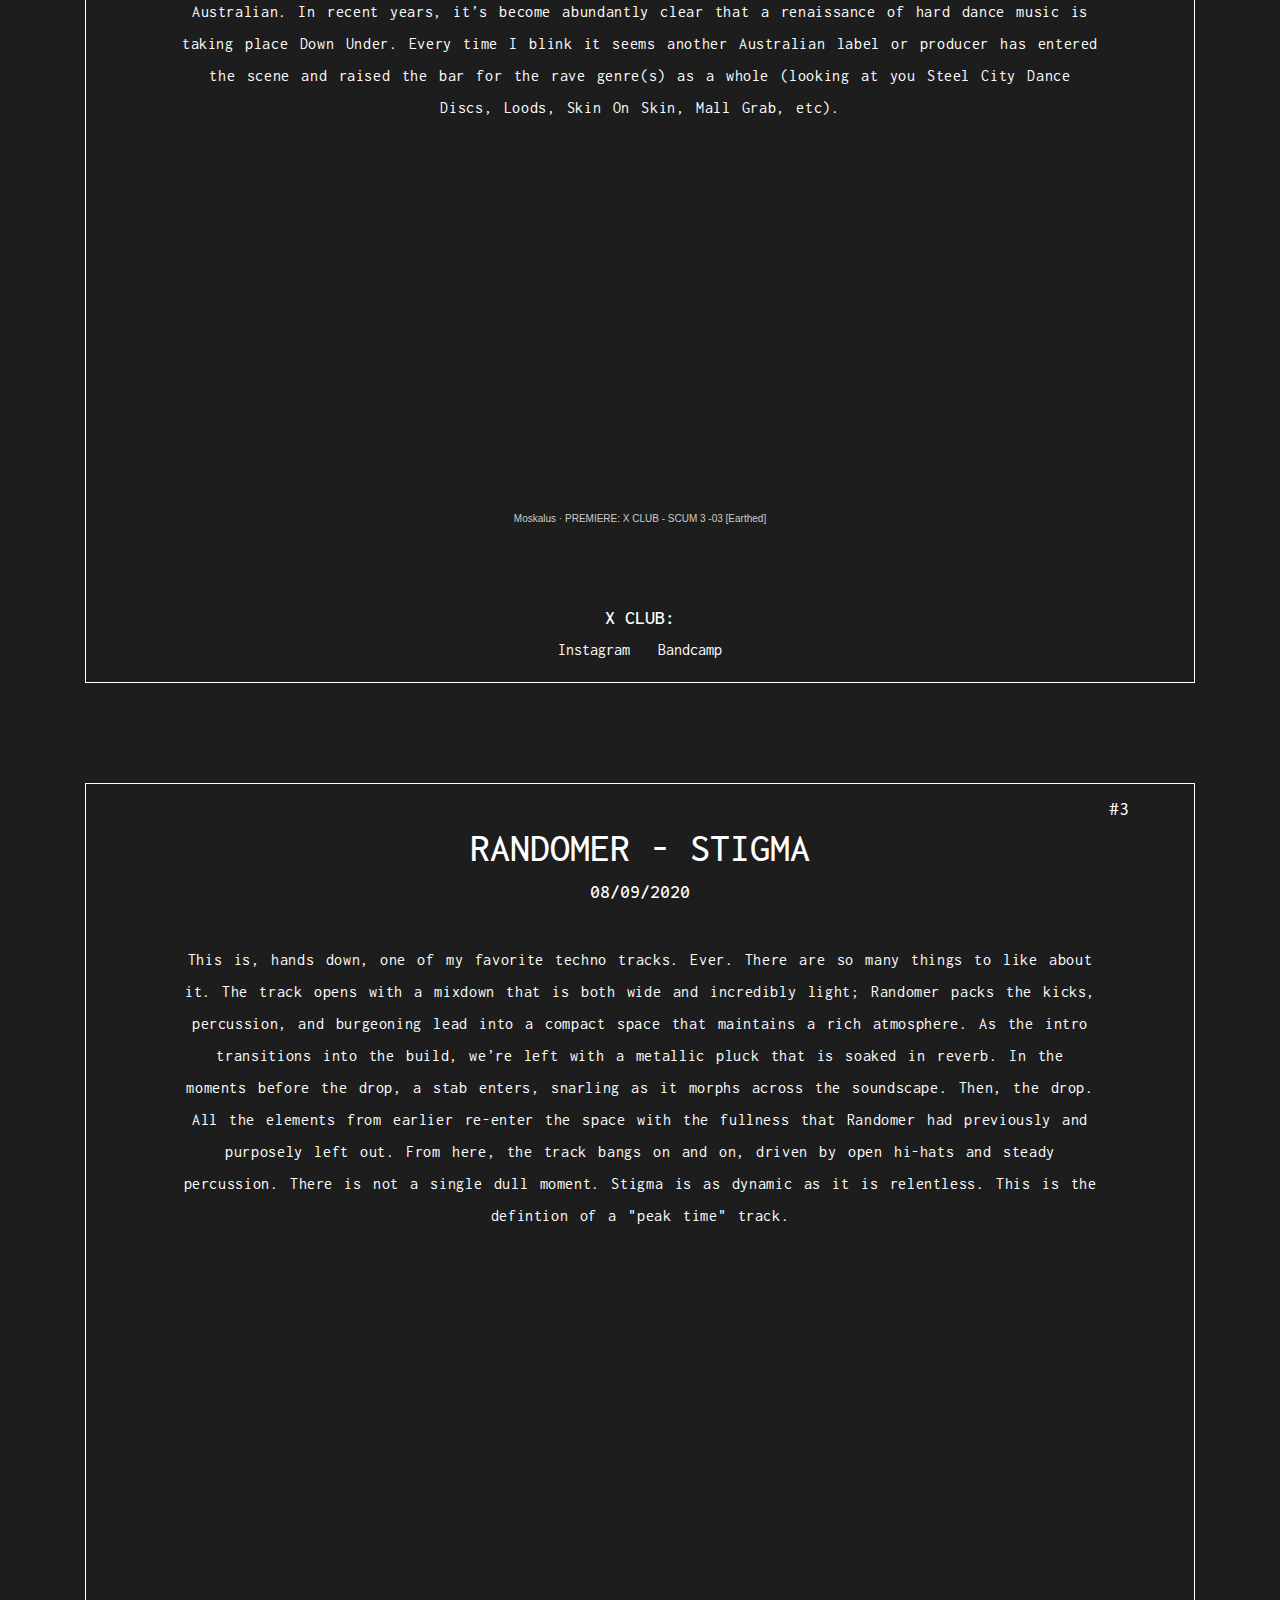
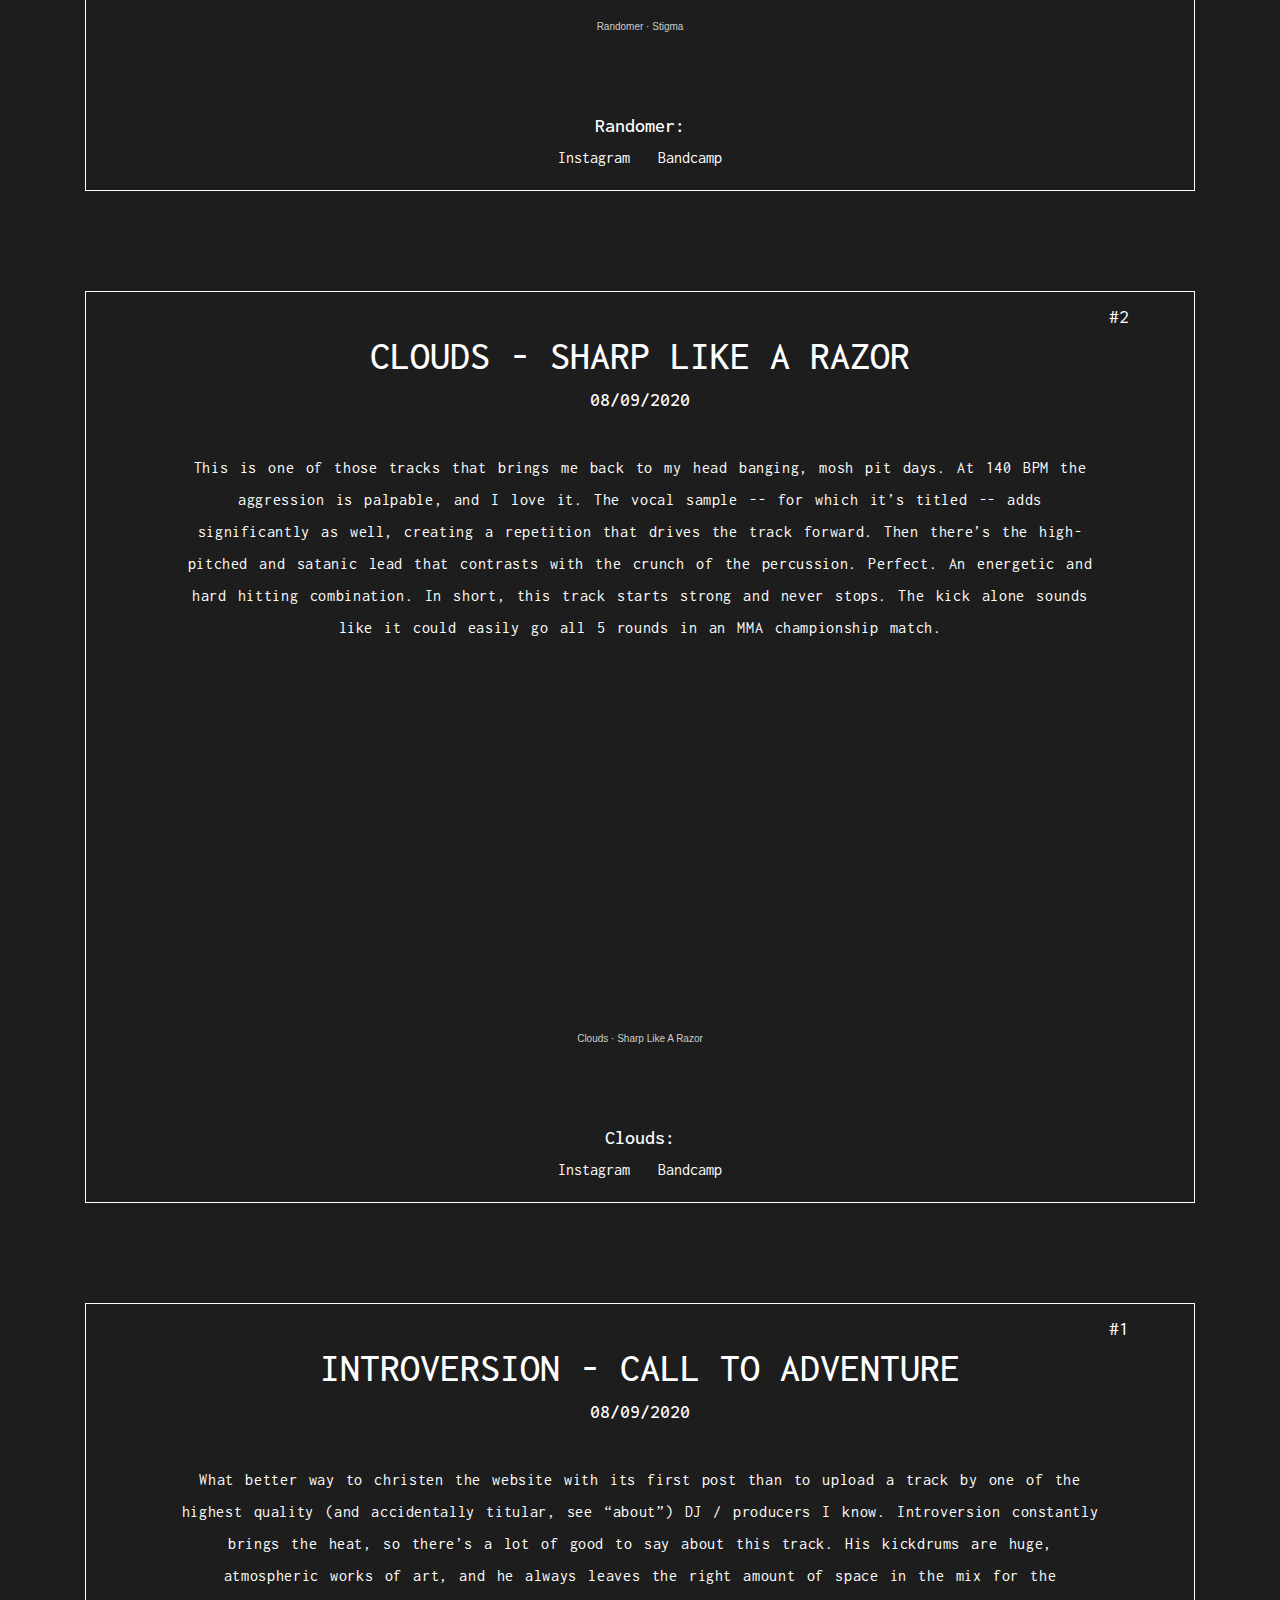
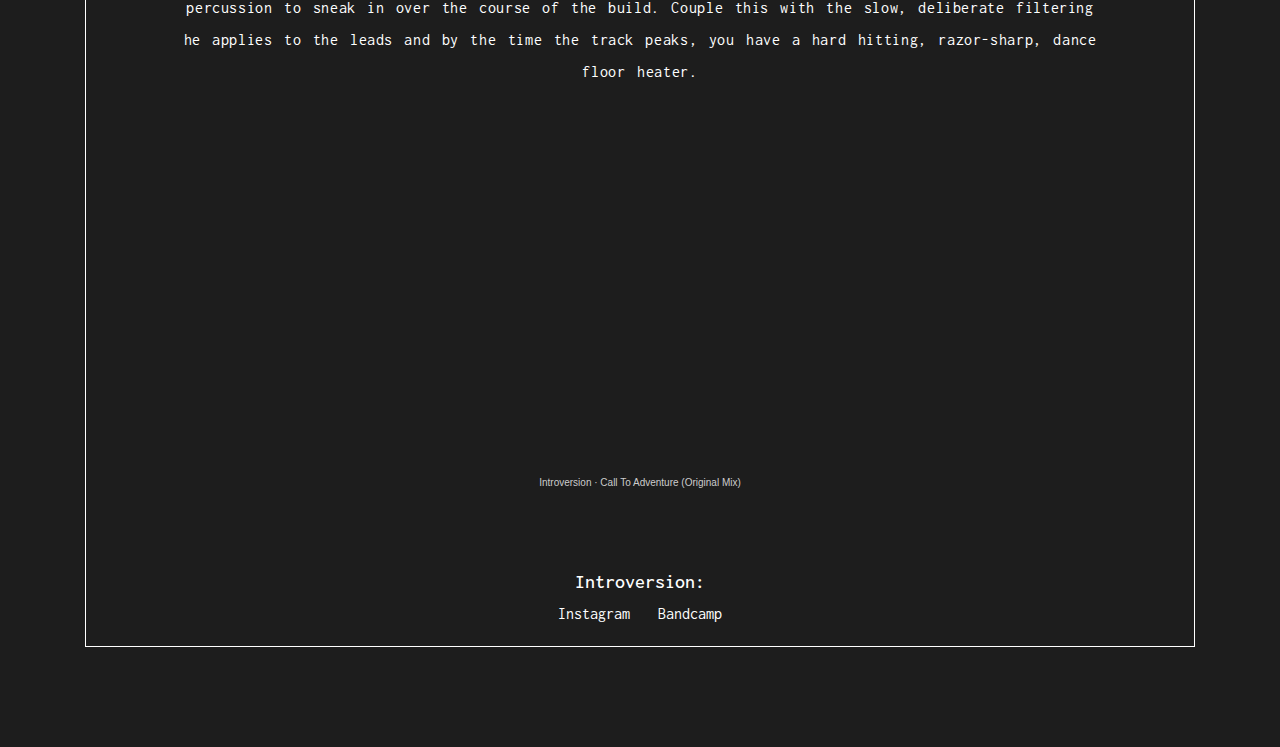
==== commit cd4814f0: "Update index.html" ====
--- a/index.html
+++ b/index.html
@@ -46,6 +46,43 @@
 
     <!-- post body, to be modified per each post. iframe width to be set to 80%  -->
 
+            <div class="main-container container"> 
+                <div class="post-container">
+                    <div class="post-id-number"> #6 </div>
+                    <div class="post-title"> 
+                        <h1> BLADE - HARD TO SAY </h1>
+                        <h6>09/25/2020</h6>
+                    </div>
+                    
+                    <div class="post-body-text">
+                        <p> 
+                                I don’t have a lot to say about this one, other than my dad sent me the track. 
+                                He’s obviously on to something good here: the reverb on the kick is massive and 
+                                the energy is like a sprinter’s before a race. When the track breaks and the 
+                                bell-like lead fades in, dancing atop the percussion, the energy is explosive. 
+                                <br>
+                                <br> 
+                                
+                                How many people in the world can say their dad is a legendary techno producer 
+                                and DJ? No many...myself included. Carlos just loves good music. Cheers dad. 
+                                
+                            
+                        </p>
+                    </div>
+
+                    <div class="iframe-container container">
+                        <iframe width="80%" height="300" scrolling="no" frameborder="no" allow="autoplay" src="https://w.soundcloud.com/player/?url=https%3A//api.soundcloud.com/tracks/816321835&color=%23ff5500&auto_play=false&hide_related=false&show_comments=true&show_user=true&show_reposts=false&show_teaser=true&visual=true"></iframe><div style="font-size: 10px; color: #cccccc;line-break: anywhere;word-break: normal;overflow: hidden;white-space: nowrap;text-overflow: ellipsis; font-family: Interstate,Lucida Grande,Lucida Sans Unicode,Lucida Sans,Garuda,Verdana,Tahoma,sans-serif;font-weight: 100;"><a href="https://soundcloud.com/blade-techno" title="BLADE" target="_blank" style="color: #cccccc; text-decoration: none;">BLADE</a> · <a href="https://soundcloud.com/blade-techno/blade-hard-to-say" title="BLADE - Hard To Say" target="_blank" style="color: #cccccc; text-decoration: none;">BLADE - Hard To Say</a></div>
+                </div>
+
+                <div class="artist-links"> 
+                    <h5>BLADE:</h5>
+                    <a href="https://www.instagram.com/blade_music/" target="_blank">Instagram</a>
+                    <a href="https://blademusic.bandcamp.com/" target="_blank">Bandcamp</a>  
+                </div>
+
+            </div>  
+        </div>
+
 
         <div class="main-container container"> 
                 <div class="post-container">
